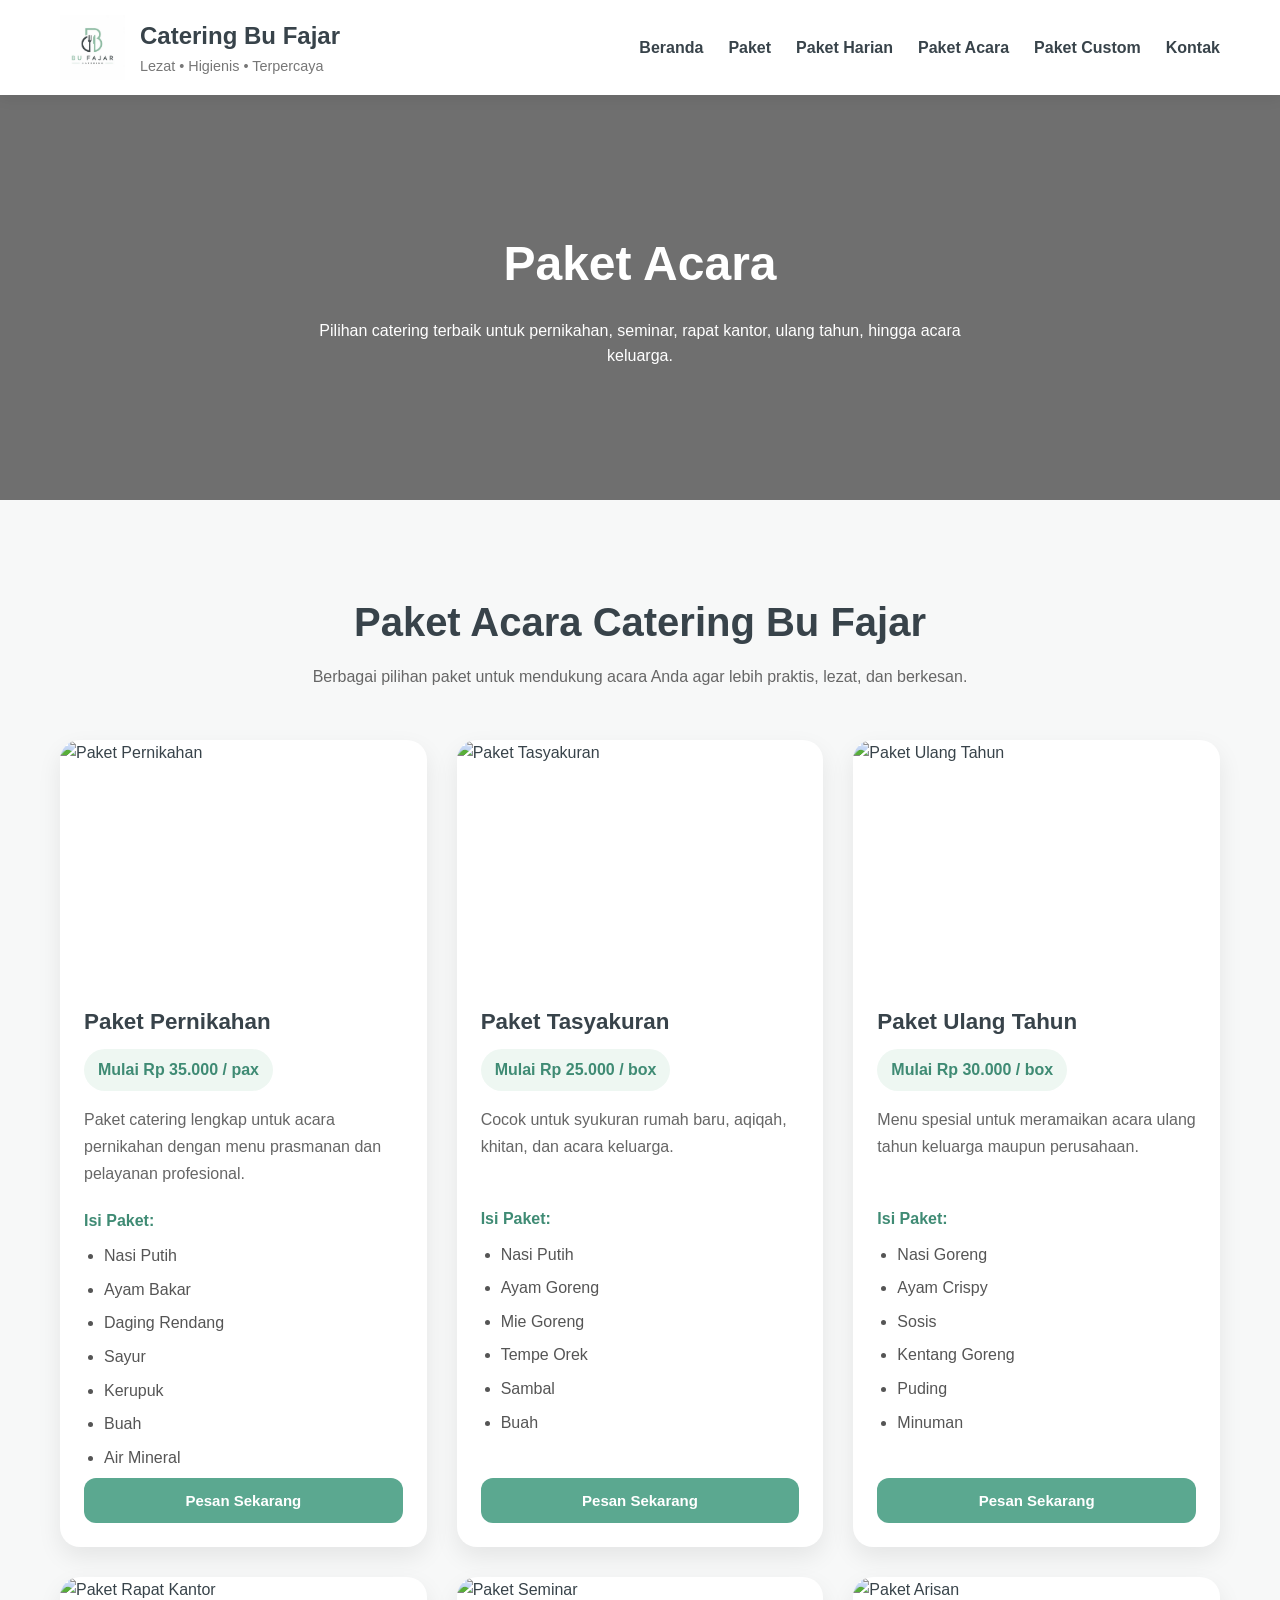
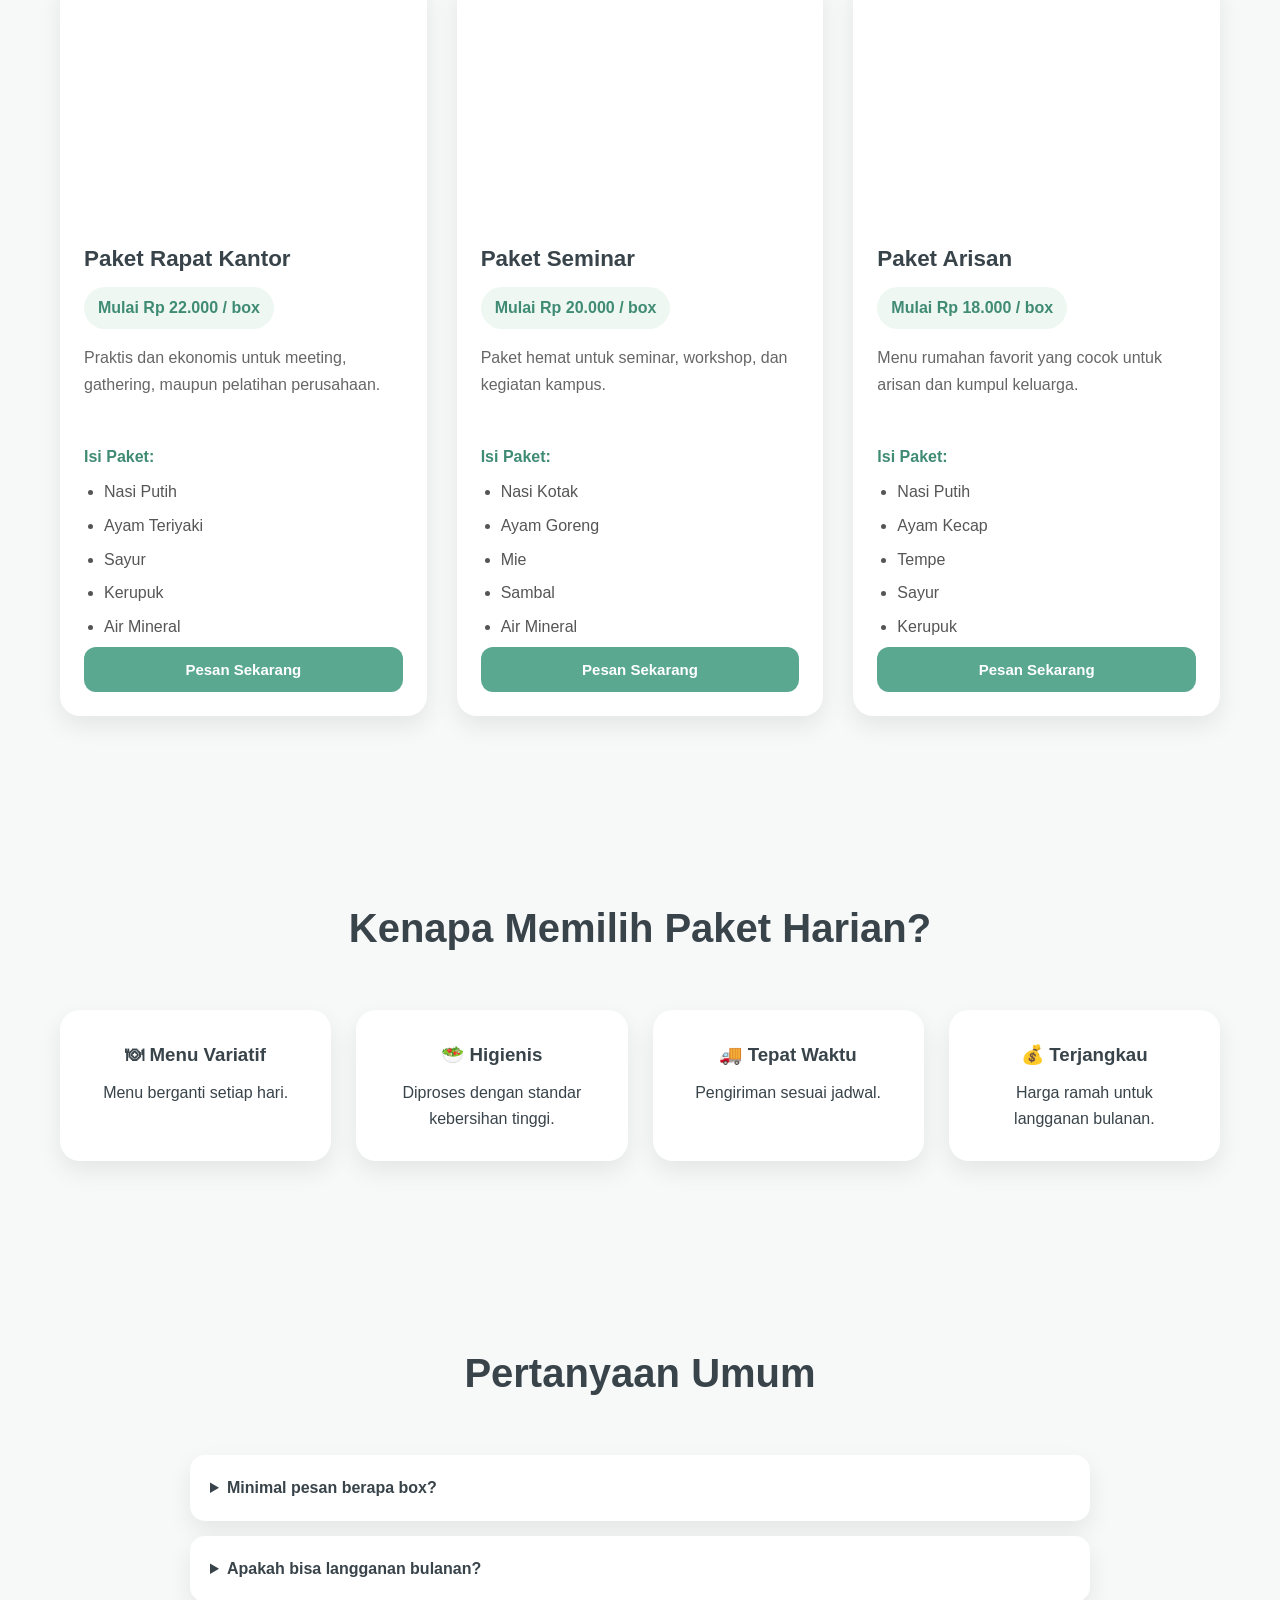
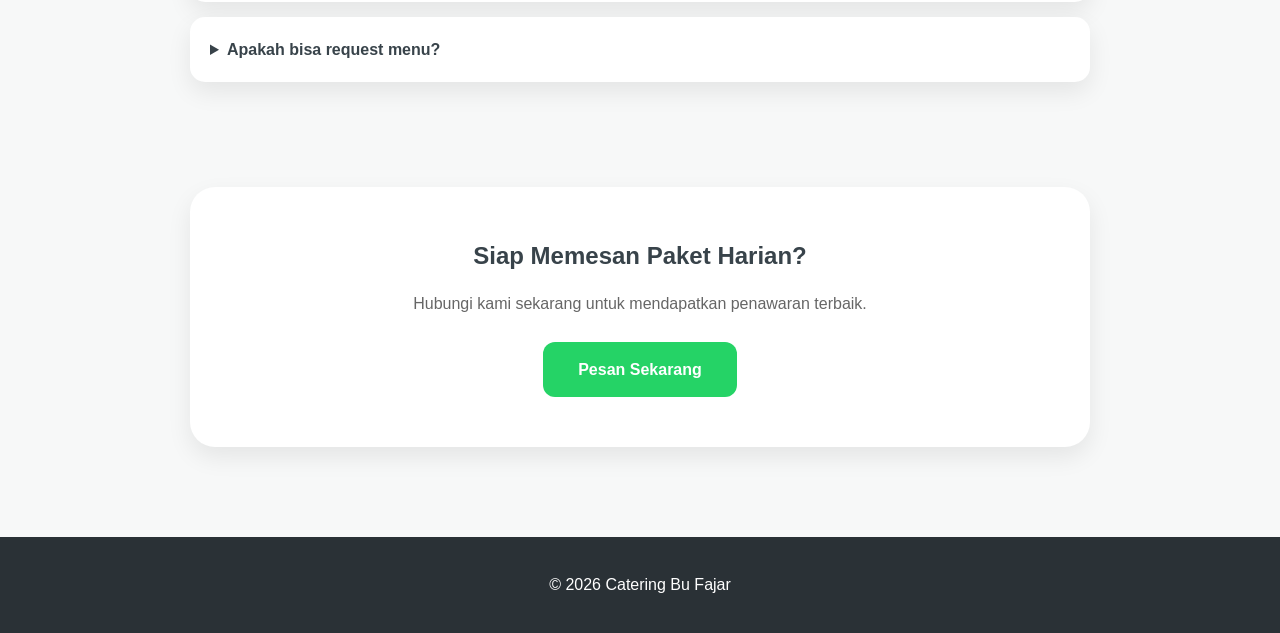
==== paket-acara.html @ ef4ff6e3 "add: page paket-acara, paket-harian, paket-custom" ====
<!doctype html>
<html lang="id">
  <head>
    <meta charset="UTF-8" />
    <meta name="viewport" content="width=device-width, initial-scale=1.0" />
    <title>Paket Acara | Catering Bu Fajar</title>
    <link rel="stylesheet" href="css/universal.css" />
    <link rel="stylesheet" href="css/paket-harian.css" />
  </head>
  <body>
    <!-- NAVBAR -->
    <nav class="navbar">
      <div class="logo-section">
        <img src="img/logo.png" class="logo-img" alt="Logo" />

        <div>
          <h1>Catering Bu Fajar</h1>
          <p>Lezat • Higienis • Terpercaya</p>
        </div>
      </div>

      <div class="nav-links">
        <a href="index.html">Beranda</a>

        <a href="index.html#paket"> Paket </a>

        <a href="paket-harian.html"> Paket Harian </a>

        <a href="paket-acara.html"> Paket Acara </a>

        <a href="paket-custom.html"> Paket Custom </a>

        <a href="index.html#contact"> Kontak </a>
      </div>
    </nav>

    <!-- HERO -->
    <section class="paket-hero">
      <div class="hero-overlay"></div>

      <div class="hero-text">
        <h1>Paket Acara</h1>

        <p>
          Pilihan catering terbaik untuk pernikahan, seminar, rapat kantor,
          ulang tahun, hingga acara keluarga.
        </p>
      </div>
    </section>

    <!-- MENU -->
    <section id="menu" class="section">
      <div class="section-title">
        <h2>Paket Acara Catering Bu Fajar</h2>

        <p>
          Berbagai pilihan paket untuk mendukung acara Anda agar lebih praktis,
          lezat, dan berkesan.
        </p>
      </div>

      <div id="menu-container" class="menu-grid"></div>
    </section>

    <!-- KEUNGGULAN -->
    <section class="section">
      <div class="section-title">
        <h2>Kenapa Memilih Paket Harian?</h2>
      </div>

      <div class="benefit-grid">
        <div class="benefit-card">
          <h3>🍽 Menu Variatif</h3>
          <p>Menu berganti setiap hari.</p>
        </div>

        <div class="benefit-card">
          <h3>🥗 Higienis</h3>
          <p>Diproses dengan standar kebersihan tinggi.</p>
        </div>

        <div class="benefit-card">
          <h3>🚚 Tepat Waktu</h3>
          <p>Pengiriman sesuai jadwal.</p>
        </div>

        <div class="benefit-card">
          <h3>💰 Terjangkau</h3>
          <p>Harga ramah untuk langganan bulanan.</p>
        </div>
      </div>
    </section>

    <!-- FAQ -->
    <section class="section">
      <div class="section-title">
        <h2>Pertanyaan Umum</h2>
      </div>

      <div class="faq-container">
        <details>
          <summary>Minimal pesan berapa box?</summary>
          <p>Minimal pemesanan 10 box.</p>
        </details>

        <details>
          <summary>Apakah bisa langganan bulanan?</summary>
          <p>Ya, tersedia paket langganan mingguan dan bulanan.</p>
        </details>

        <details>
          <summary>Apakah bisa request menu?</summary>
          <p>Bisa, silakan konsultasikan dengan tim kami.</p>
        </details>
      </div>
    </section>

    <!-- CTA -->
    <section class="cta-section">
      <div class="cta-box">
        <h2>Siap Memesan Paket Harian?</h2>

        <p>Hubungi kami sekarang untuk mendapatkan penawaran terbaik.</p>
        <br />
        <a href="https://wa.me/6281234567890" class="cta-btn" target="_blank">
          Pesan Sekarang
        </a>
      </div>
    </section>

    <!-- FOOTER -->
    <footer>© 2026 Catering Bu Fajar</footer>

    <script src="js/paket-acara.js"></script>
  </body>
</html>
---- css/universal.css ----
/* =========================
   RESET
========================= */

* {
  margin: 0;
  padding: 0;
  box-sizing: border-box;
  font-family: "Segoe UI", sans-serif;
  scroll-behavior: smooth;
}

:root {
  --primary: #5ba890;
  --primary-dark: #3f8b74;
  --secondary: #38434a;
  --background: #f7f8f8;
  --white: #ffffff;
  --shadow: 0 10px 25px rgba(0, 0, 0, 0.08);
}

body {
  background: var(--background);
  color: var(--secondary);
  line-height: 1.6;
}

/* =========================
   NAVBAR
========================= */

.navbar {
  position: sticky;
  top: 0;
  z-index: 1000;

  display: flex;
  justify-content: space-between;
  align-items: center;

  padding: 15px 60px;

  background: white;
  box-shadow: 0 2px 15px rgba(0, 0, 0, 0.08);
}

.logo-section {
  display: flex;
  align-items: center;
  gap: 15px;
}

.logo-img {
  width: 65px;
  height: 65px;
  object-fit: contain;
}

.logo-section h1 {
  color: var(--secondary);
  font-size: 1.5rem;
}

.logo-section p {
  color: #777;
  font-size: 0.9rem;
}

.nav-links {
  display: flex;
  gap: 25px;
}

.nav-links a {
  text-decoration: none;
  color: var(--secondary);
  font-weight: 600;
  transition: 0.3s;
}

.nav-links a:hover {
  color: var(--primary-dark);
}

/* =========================
   SECTION
========================= */

.section {
  padding: 90px 60px;
}

.section-title {
  text-align: center;
  margin-bottom: 50px;
}

.section-title h2 {
  font-size: 2.5rem;
  margin-bottom: 10px;
}

.section-title p {
  color: #666;
}

/* =========================
   CTA
========================= */

.cta-section {
  padding: 90px 20px;
}

.cta-box {
  max-width: 900px;
  margin: auto;

  background: white;
  padding: 50px;

  border-radius: 25px;
  text-align: center;

  box-shadow: var(--shadow);
}

.cta-box h2 {
  margin-bottom: 15px;
}

.cta-box p {
  color: #666;
}

.cta-features {
  margin: 30px 0;

  display: flex;
  justify-content: center;
  flex-wrap: wrap;
  gap: 15px;
}

.cta-features span {
  background: #eef7f2;
  color: var(--secondary);

  padding: 10px 18px;
  border-radius: 30px;
}

.cta-btn {
  display: inline-block;

  text-decoration: none;

  background: #25d366;
  color: white;

  padding: 15px 35px;

  border-radius: 12px;
  font-weight: bold;
}

/* =========================
   FOOTER
========================= */

footer {
  background: #2a3136;
  color: white;

  text-align: center;
  padding: 35px 20px;
}

@media (max-width: 768px) {
  .navbar {
    flex-direction: column;
    gap: 15px;
    padding: 20px;
  }

  .nav-links {
    flex-wrap: wrap;
    justify-content: center;
  }

  .section {
    padding: 70px 25px;
  }

  .cta-box {
    padding: 30px;
  }
}
---- css/paket-harian.css ----
/* =========================
   HERO
========================= */

.paket-hero {
  position: relative;
  height: 45vh;
  background: url("https://images.unsplash.com/photo-1504674900247-0877df9cc836?q=80&w=1600")
    center/cover;
  display: flex;
  justify-content: center;
  align-items: center;
}

.hero-overlay {
  position: absolute;
  inset: 0;
  background: rgba(0, 0, 0, 0.55);
}

.hero-text {
  position: relative;
  z-index: 2;
  text-align: center;
  color: white;
  padding: 20px;
}

.hero-text h1 {
  font-size: 3rem;
  margin-bottom: 15px;
}

.hero-text p {
  max-width: 700px;
}

/* =========================
   MENU
========================= */

.menu-grid {
  display: grid;
  grid-template-columns: repeat(auto-fit, minmax(340px, 1fr));
  gap: 30px;
}

.food-card {
  background: white;
  border-radius: 20px;
  overflow: hidden;

  display: flex;
  flex-direction: column;

  box-shadow: var(--shadow);
  transition: 0.3s;
}

.food-card:hover {
  transform: translateY(-6px);
}

.food-card img {
  width: 100%;
  height: 240px;
  object-fit: cover;
}

.food-info {
  padding: 24px;

  display: flex;
  flex-direction: column;
  flex: 1;
}

.food-info h3 {
  font-size: 1.4rem;
  margin-bottom: 10px;
  color: var(--secondary);
}

.food-info strong {
  display: inline-block;
  width: fit-content;

  background: #eef7f2;
  color: var(--primary-dark);

  padding: 8px 14px;
  border-radius: 999px;

  margin-bottom: 15px;
}

.menu-desc {
  color: #666;
  line-height: 1.7;

  /* bikin tinggi deskripsi sama */
  min-height: 80px;

  margin-bottom: 20px;
}

.food-info h4 {
  margin-bottom: 10px;
  color: var(--primary-dark);
}

.food-info ul {
  padding-left: 20px;

  /* bikin isi paket rata */
  min-height: 130px;
}

.food-info li {
  margin-bottom: 8px;
  color: #555;
}

/* tombol selalu di bawah */

.food-info a {
  margin-top: auto;
}

.order-btn {
  width: 100%;

  border: none;
  cursor: pointer;

  padding: 14px;

  border-radius: 12px;

  background: var(--primary);
  color: white;

  font-weight: bold;
  font-size: 15px;

  transition: 0.3s;
}

.order-btn:hover {
  background: var(--primary-dark);
}

/* =========================
   BENEFIT
========================= */

.benefit-grid {
  display: grid;
  grid-template-columns: repeat(auto-fit, minmax(230px, 1fr));
  gap: 25px;
}

.benefit-card {
  background: white;
  padding: 30px;
  border-radius: 20px;
  text-align: center;
  box-shadow: var(--shadow);
}

.benefit-card h3 {
  margin-bottom: 10px;
}

/* =========================
   FAQ
========================= */

.faq-container {
  max-width: 900px;
  margin: auto;
}

.faq-container details {
  background: white;
  margin-bottom: 15px;
  padding: 20px;
  border-radius: 15px;
  box-shadow: var(--shadow);
}

.faq-container summary {
  cursor: pointer;
  font-weight: 600;
}

.faq-container p {
  margin-top: 12px;
  color: #666;
}

/* =========================
   CTA
========================= */

.cta-section {
  padding-top: 0;
}

.cta-box {
  max-width: 900px;
  margin: auto;
}

.cta-btn:hover {
  transform: translateY(-2px);
}

/* =========================
   RESPONSIVE
========================= */

@media (max-width: 768px) {
  .paket-hero {
    height: 35vh;
  }

  .hero-text h1 {
    font-size: 2rem;
  }

  .menu-grid {
    grid-template-columns: 1fr;
  }

  .food-card img {
    height: 220px;
  }

  .menu-desc,
  .food-info ul {
    min-height: auto;
  }
}
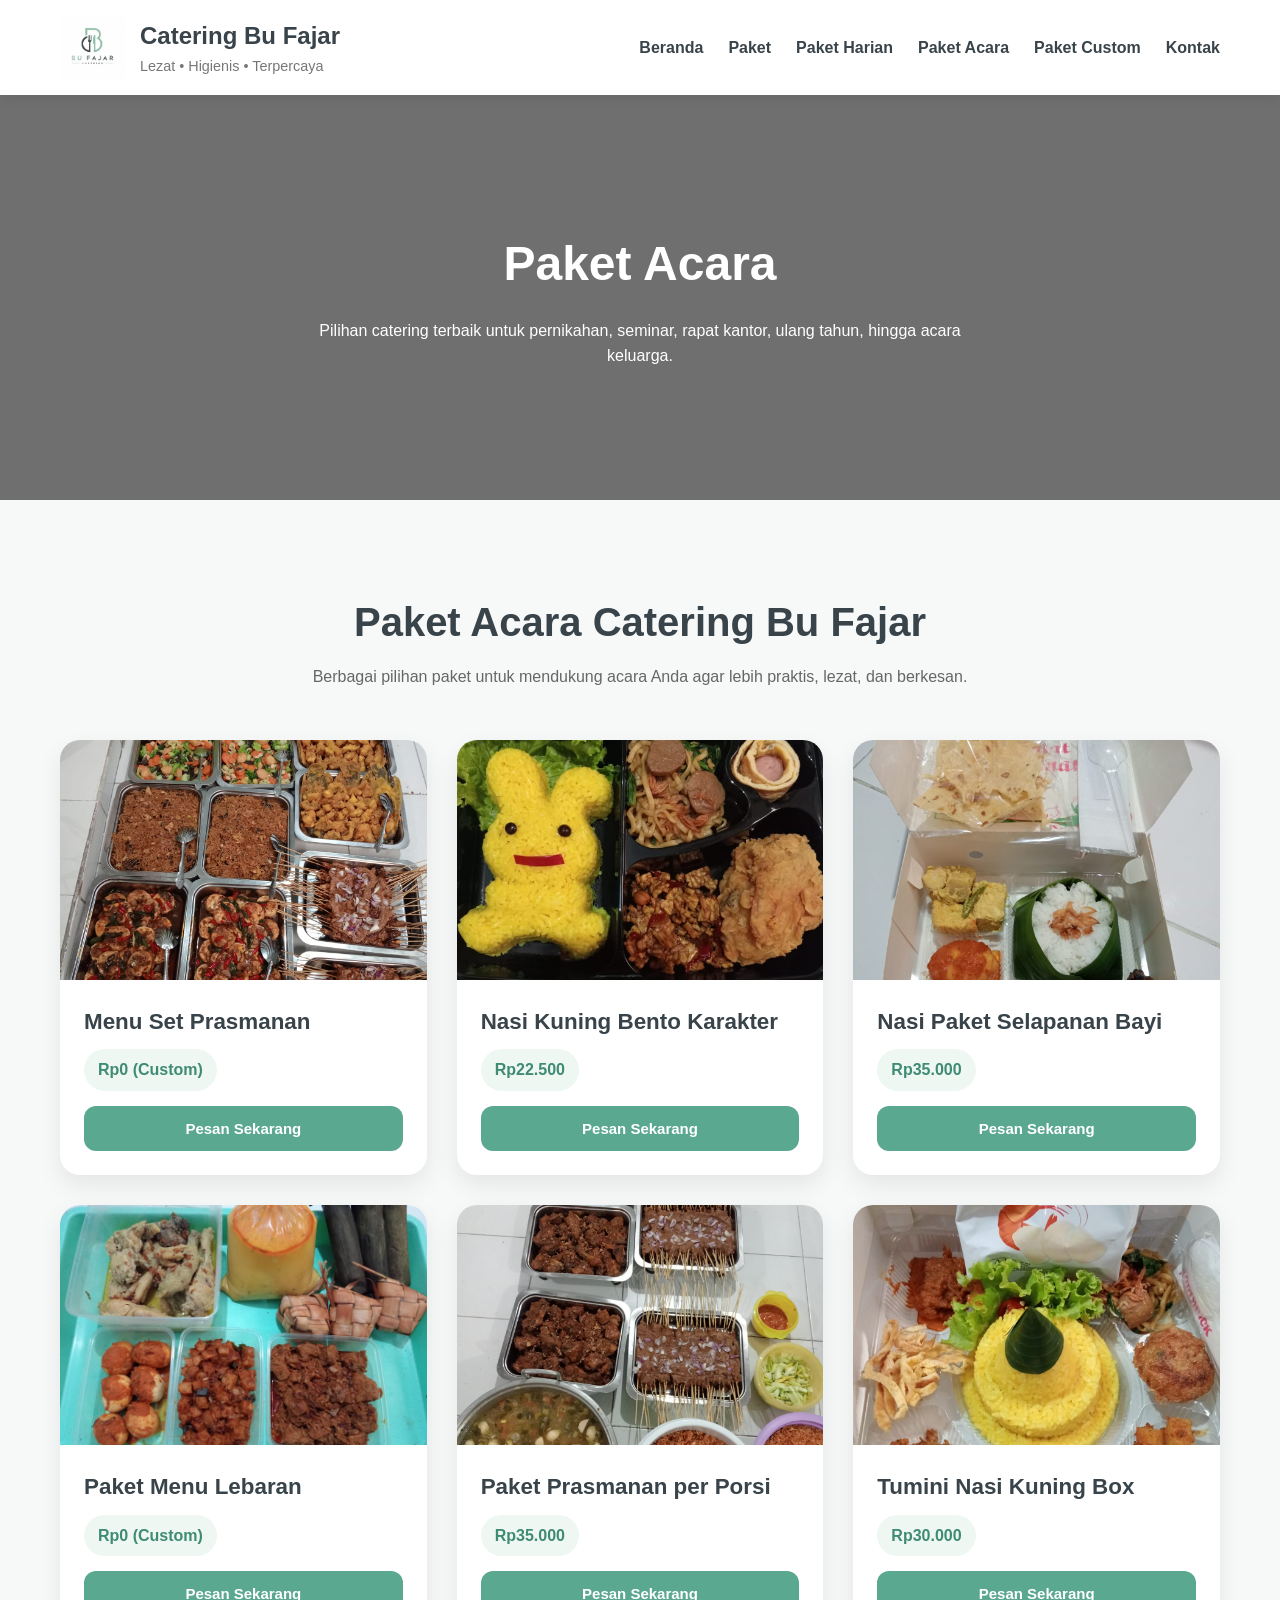
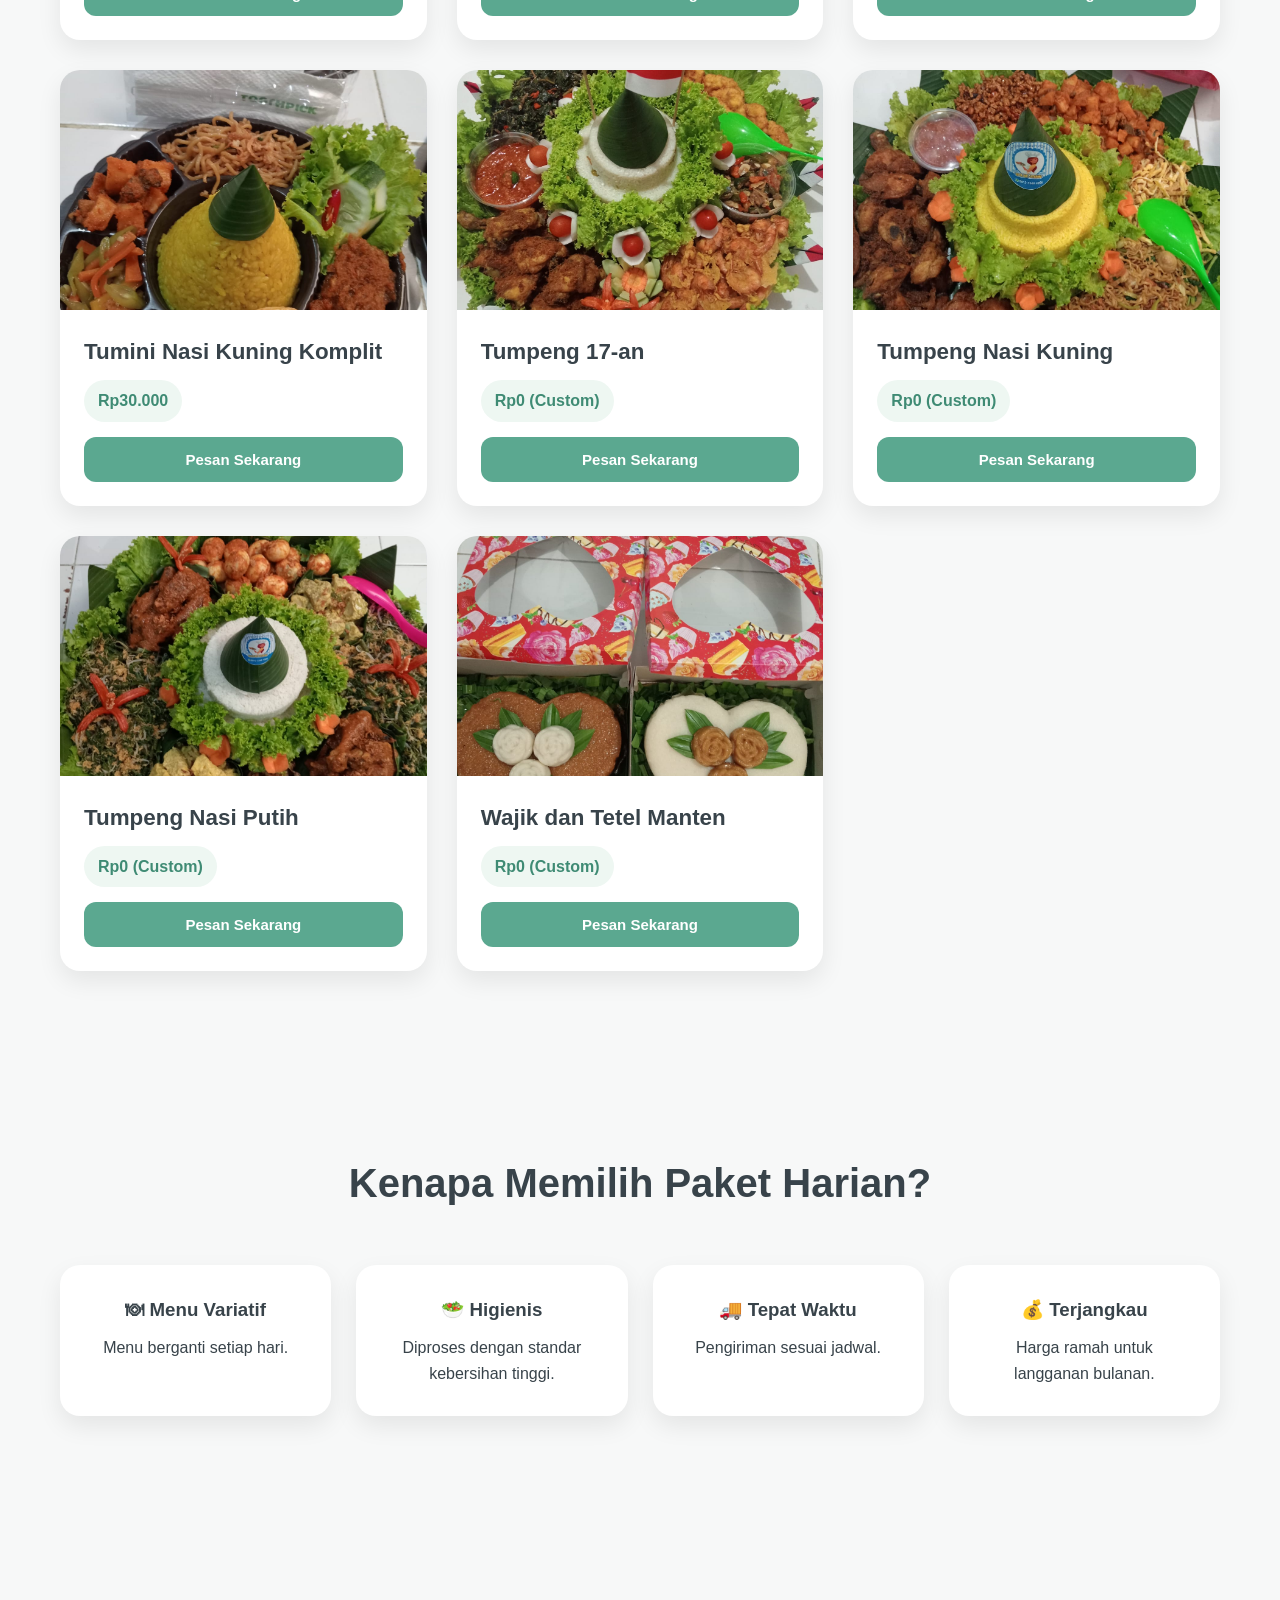
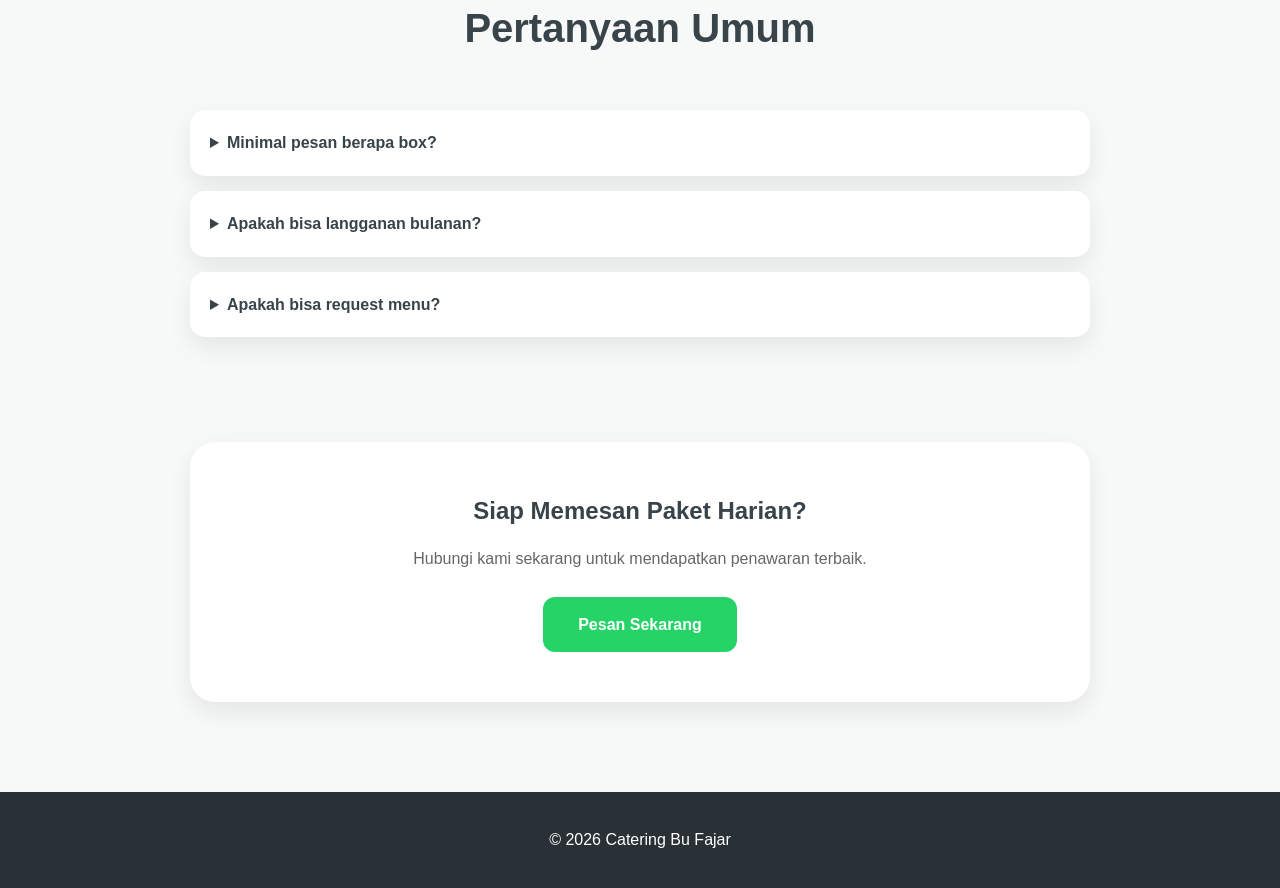
==== commit dc3c31f6: "fix: number whatsapp" ====
--- a/paket-acara.html
+++ b/paket-acara.html
@@ -122,7 +122,7 @@
 
         <p>Hubungi kami sekarang untuk mendapatkan penawaran terbaik.</p>
         <br />
-        <a href="https://wa.me/6281234567890" class="cta-btn" target="_blank">
+        <a href="https://wa.me/6281233404206" class="cta-btn" target="_blank">
           Pesan Sekarang
         </a>
       </div>
